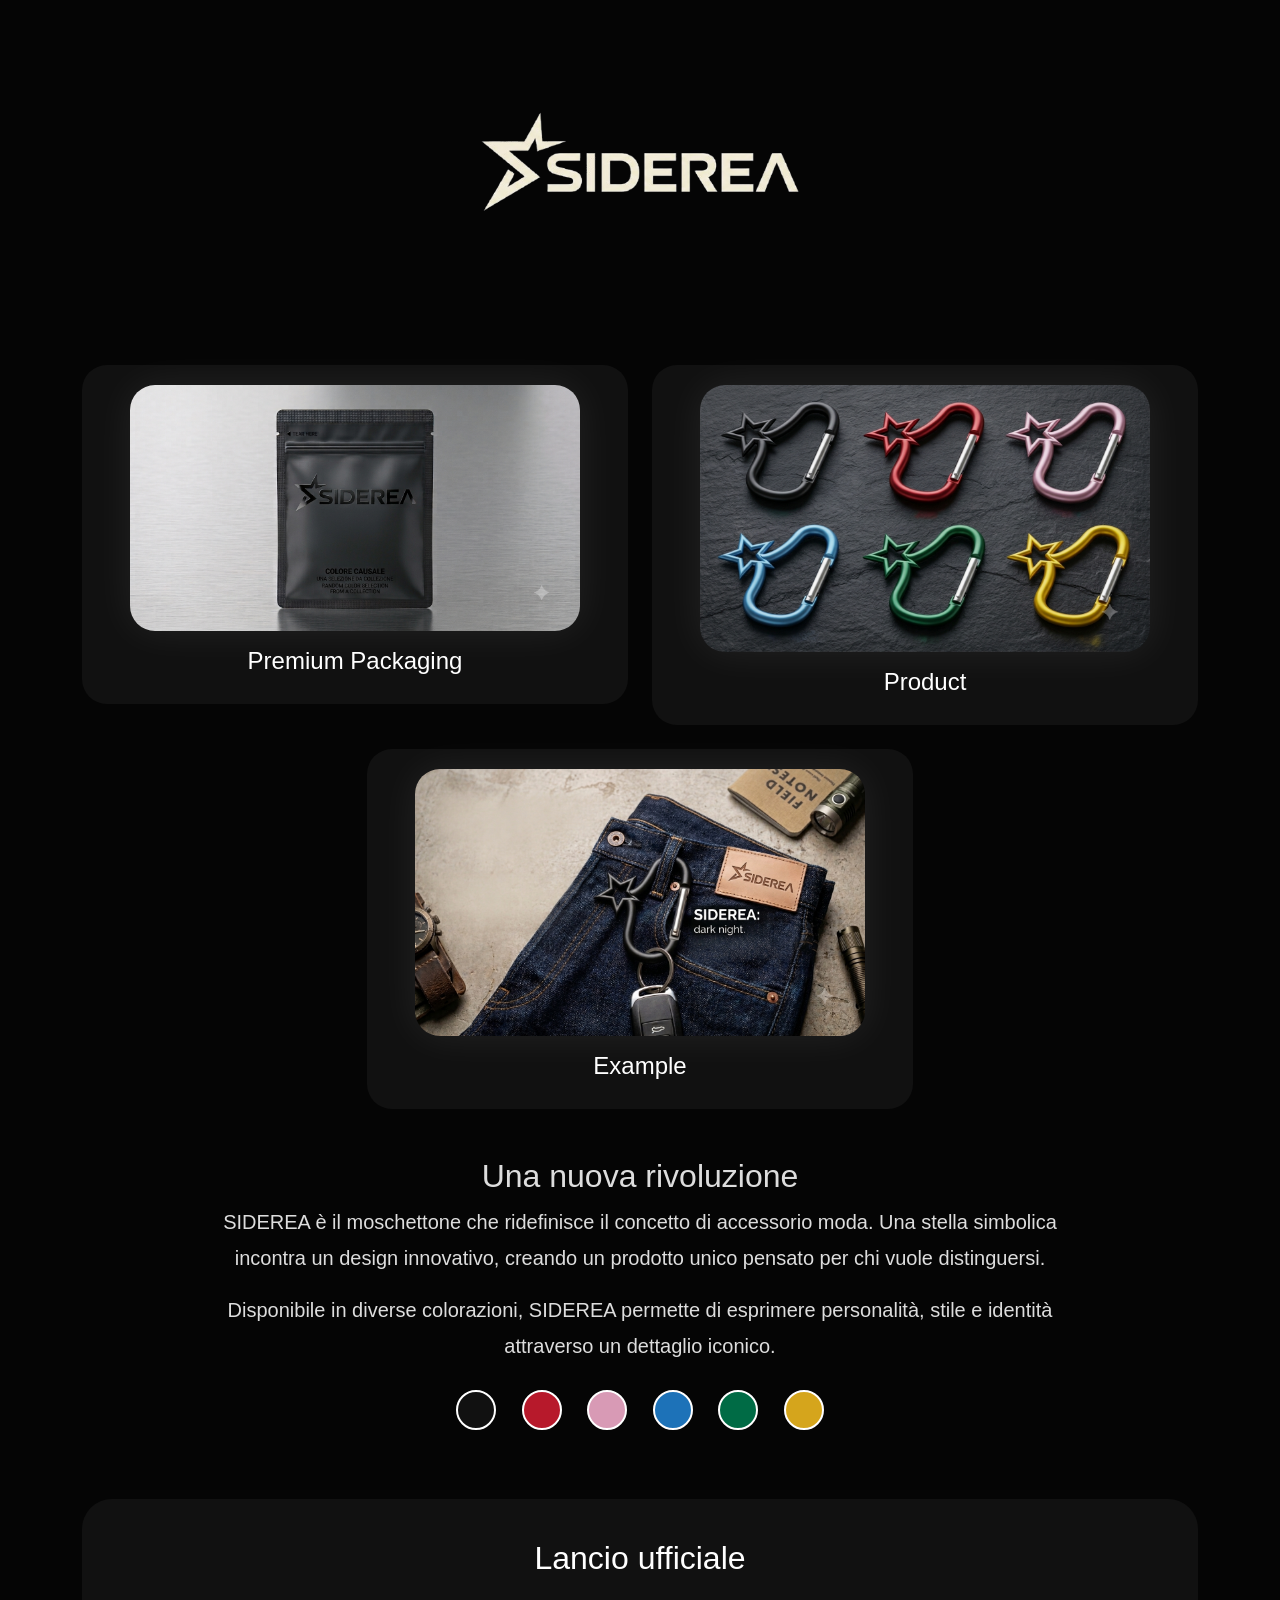
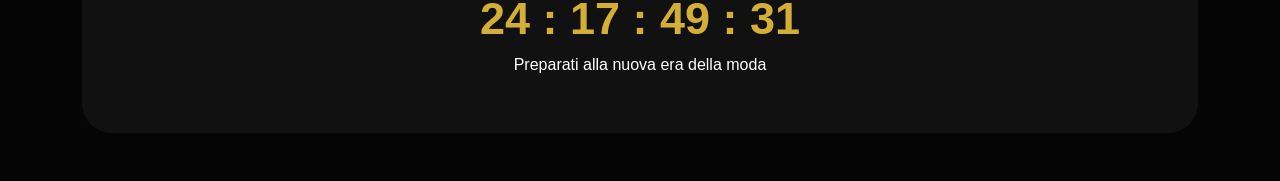
==== index.html @ 054c14ca "First commit to base of site" ====
<!DOCTYPE html>
<html lang="it">

<head>

    <meta charset="UTF-8">
    <meta name="viewport" content="width=device-width, initial-scale=1.0">

    <title>SIDEREA</title>


    <link href="https://cdn.jsdelivr.net/npm/bootstrap@5.3.3/dist/css/bootstrap.min.css" rel="stylesheet">
    <link rel="stylesheet" href="CSS/style.css">

</head>



<body>



    <section class="hero container py-5">



        <!-- LOGO -->

        <div class="logo">

            <img src="images/Logo_white.png" alt="Logo">

        </div>

        <!-- IMMAGINI -->


        <div class="row justify-content-center mt-5 g-4">



            <div class="col-md-6">


                <div class="card-dark">


                    <img src="images/packaging.png" class="product-image" alt="Packaging">


                    <h4 class="mt-3">

                        Premium Packaging

                    </h4>


                </div>


            </div>





            <div class="col-md-6">


                <div class="card-dark">


                    <img src="images/product.png" class="product-image" alt="Moschettone">


                    <h4 class="mt-3">

                        Product

                    </h4>


                </div>


            </div>


            <div class="col-md-6">


                <div class="card-dark">


                    <img src="images/pants.png" class="product-image" alt="Example">


                    <h4 class="mt-3">

                        Example

                    </h4>


                </div>


            </div>



        </div>







        <!-- DESCRIZIONE -->


        <div class="description mt-5">


            <h2>

                Una nuova rivoluzione

            </h2>



            <p>


                SIDEREA è il moschettone che ridefinisce il concetto di accessorio moda. Una stella simbolica incontra un design innovativo, creando un prodotto unico pensato per chi vuole distinguersi.


            </p>



            <p>


                Disponibile in diverse colorazioni, SIDEREA permette di esprimere personalità, stile e identità attraverso un dettaglio iconico.


            </p>




            <div class="colors">


                <span class="black" title="Black"></span>

                <span class="red" title="Red"></span>

                <span class="pink" title="Pink"></span>

                <span class="blue" title="Blue"></span>

                <span class="green" title="Green"></span>

                <span class="gold" title="Gold"></span>


            </div>


        </div>






        <!-- COUNTDOWN IN BASSO -->


        <div class="countdown-box mt-5">


            <h2>

                Lancio ufficiale

            </h2>



            <div class="countdown" id="timer">

                00 : 00 : 00 : 00

            </div>


            <p>

                Preparati alla nuova era della moda

            </p>


        </div>






    </section>







    <script>
        let launchDate =
            new Date("December 31, 2026 00:00:00").getTime();



        let timer = setInterval(function() {



            let now = new Date().getTime();


            let distance = launchDate - now;



            let days =
                Math.floor(distance /
                    (1000 * 60 * 60 * 24));



            let hours =
                Math.floor(
                    (distance %
                        (1000 * 60 * 60 * 24)) /
                    (1000 * 60 * 60)
                );



            let minutes =
                Math.floor(
                    (distance %
                        (1000 * 60 * 60)) /
                    (1000 * 60)
                );



            let seconds =
                Math.floor(
                    (distance %
                        (1000 * 60)) /
                    1000
                );




            document.getElementById("timer").innerHTML =

                days + " : " +

                hours + " : " +

                minutes + " : " +

                seconds;



        }, 1000);
    </script>



</body>


</html>
---- CSS/style.css ----
body {
    background: #050505;
    color: white;
    font-family: 'Arial', sans-serif;
    text-align: center;
}

.hero {
    min-height: 100vh;
    display: flex;
    justify-content: center;
    align-items: center;
    flex-direction: column;
}

.logo {
    width: 100%;
    display: flex;
    justify-content: center;
    align-items: center;
}

.logo img {
    width: 450px;
    max-width: 80%;
    height: auto;
}

.star {
    color: #d4af37;
}

.subtitle {
    color: #aaa;
    font-size: 20px;
}

.product-image {
    width: 100%;
    max-width: 450px;
    border-radius: 25px;
    box-shadow: 0 0 40px rgba(255, 255, 255, 0.08);
    transition: 0.4s;
}

.product-image:hover {
    transform: scale(1.03);
}

.card-dark {
    background: #111;
    padding: 20px;
    border-radius: 25px;
}

.description {
    max-width: 850px;
    font-size: 20px;
    line-height: 1.8;
    color: #ddd;
}

.colors span {
    width: 40px;
    height: 40px;
    display: inline-block;
    border-radius: 50%;
    margin: 10px;
    border: 2px solid white;
}


/* colori presi dal prodotto */

.black {
    background: #111;
}

.red {
    background: #b7192b;
}

.pink {
    background: #d89ab5;
}

.blue {
    background: #1d72b8;
}

.green {
    background: #006b45;
}

.gold {
    background: #d5a51c;
}


/* COUNTDOWN */

.countdown-box {
    margin-top: 100px;
    padding: 40px;
    background: #111;
    border-radius: 30px;
    width: 100%;
}

.countdown {
    font-size: 45px;
    font-weight: bold;
    color: #d4af37;
}

@media(max-width:768px) {
    .logo img {
        width: 300px;
        max-width: 85%;
    }
    .countdown {
        font-size: 30px;
    }
    .description {
        font-size: 17px;
    }
}
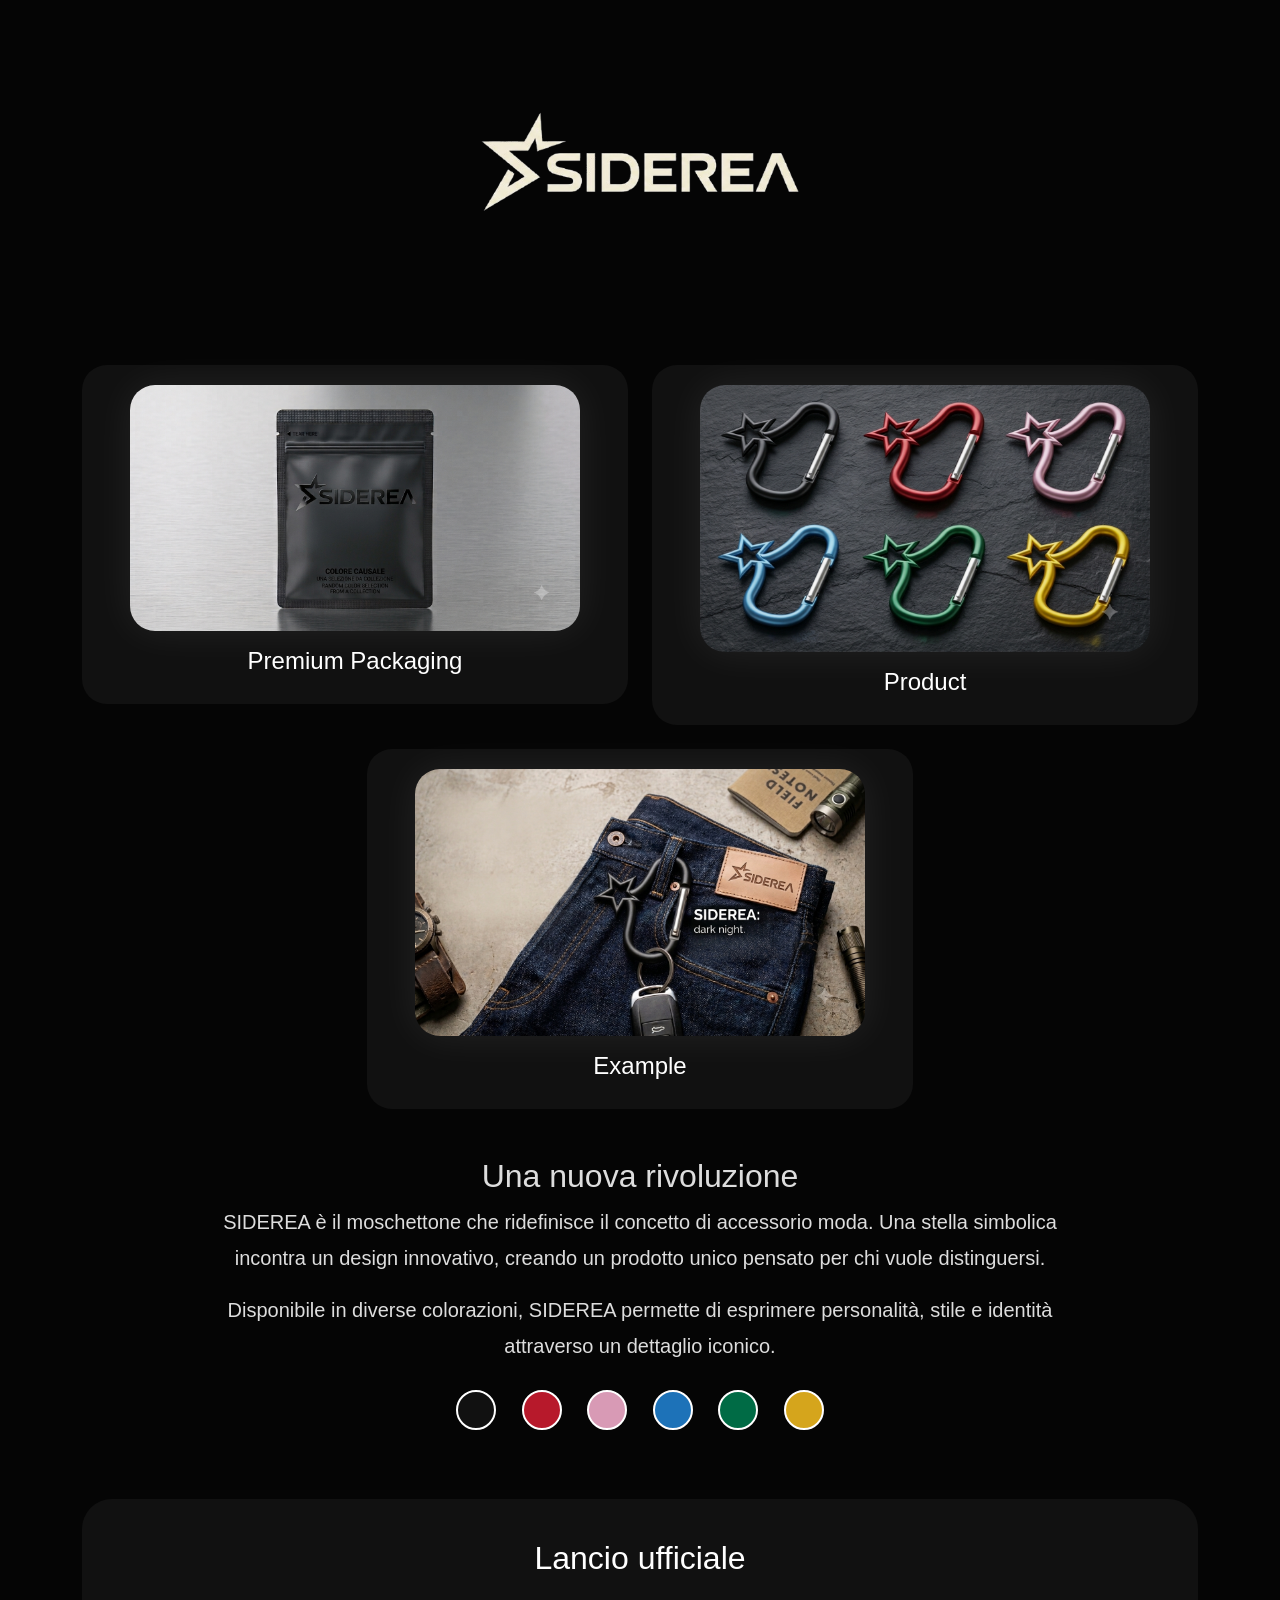
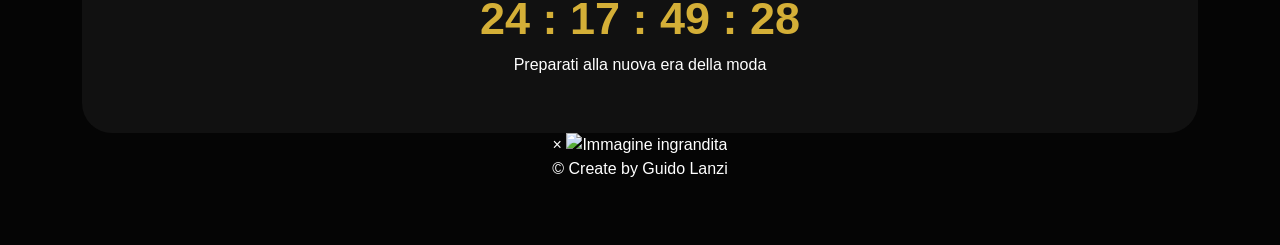
==== commit 7e170fc4: "Sistemazione varie" ====
--- a/index.html
+++ b/index.html
@@ -2,294 +2,149 @@
 <html lang="it">
 
 <head>
-
     <meta charset="UTF-8">
     <meta name="viewport" content="width=device-width, initial-scale=1.0">
 
     <title>SIDEREA</title>
 
-
     <link href="https://cdn.jsdelivr.net/npm/bootstrap@5.3.3/dist/css/bootstrap.min.css" rel="stylesheet">
     <link rel="stylesheet" href="CSS/style.css">
-
+    <link href="https://fonts.googleapis.com/css2?family=Montserrat:wght@300;400;500;600&display=swap" rel="stylesheet">
 </head>
-
-
 
 <body>
 
-
-
     <section class="hero container py-5">
 
+        <!-- LOGO -->
+        <div class="logo">
+            <img src="images/Logo_white.png" alt="Logo">
+        </div>
 
+        <!-- IMMAGINI -->
+        <div class="row justify-content-center mt-5 g-4">
 
-        <!-- LOGO -->
+            <div class="col-md-6">
+                <div class="card-dark">
+                    <img src="images/packaging.png" class="product-image" alt="Packaging" onclick="openImage(this.src)">
+                    <h4 class="mt-3">Premium Packaging</h4>
+                </div>
+            </div>
 
-        <div class="logo">
+            <div class="col-md-6">
+                <div class="card-dark">
+                    <img src="images/product.png" class="product-image" alt="Moschettone" onclick="openImage(this.src)">
+                    <h4 class="mt-3">Product</h4>
+                </div>
+            </div>
 
-            <img src="images/Logo_white.png" alt="Logo">
+            <div class="col-md-6">
+                <div class="card-dark">
+                    <img src="images/pants.png" class="product-image" alt="Example" onclick="openImage(this.src)">
+                    <h4 class="mt-3">Example</h4>
+                </div>
+            </div>
 
         </div>
 
-        <!-- IMMAGINI -->
+        <!-- DESCRIZIONE -->
+        <div class="description mt-5">
 
+            <h2>Una nuova rivoluzione</h2>
 
-        <div class="row justify-content-center mt-5 g-4">
+            <p>
+                SIDEREA è il moschettone che ridefinisce il concetto di accessorio moda. Una stella simbolica incontra un design innovativo, creando un prodotto unico pensato per chi vuole distinguersi.
+            </p>
 
+            <p>
+                Disponibile in diverse colorazioni, SIDEREA permette di esprimere personalità, stile e identità attraverso un dettaglio iconico.
+            </p>
 
-
-            <div class="col-md-6">
-
-
-                <div class="card-dark">
-
-
-                    <img src="images/packaging.png" class="product-image" alt="Packaging">
-
-
-                    <h4 class="mt-3">
-
-                        Premium Packaging
-
-                    </h4>
-
-
-                </div>
-
-
+            <div class="colors">
+                <span class="black" title="Black"></span>
+                <span class="red" title="Red"></span>
+                <span class="pink" title="Pink"></span>
+                <span class="blue" title="Blue"></span>
+                <span class="green" title="Green"></span>
+                <span class="gold" title="Gold"></span>
             </div>
-
-
-
-
-
-            <div class="col-md-6">
-
-
-                <div class="card-dark">
-
-
-                    <img src="images/product.png" class="product-image" alt="Moschettone">
-
-
-                    <h4 class="mt-3">
-
-                        Product
-
-                    </h4>
-
-
-                </div>
-
-
-            </div>
-
-
-            <div class="col-md-6">
-
-
-                <div class="card-dark">
-
-
-                    <img src="images/pants.png" class="product-image" alt="Example">
-
-
-                    <h4 class="mt-3">
-
-                        Example
-
-                    </h4>
-
-
-                </div>
-
-
-            </div>
-
-
 
         </div>
 
+        <!-- COUNTDOWN IN BASSO -->
+        <div class="countdown-box mt-5">
 
+            <h2>Lancio ufficiale</h2>
 
-
-
-
-
-        <!-- DESCRIZIONE -->
-
-
-        <div class="description mt-5">
-
-
-            <h2>
-
-                Una nuova rivoluzione
-
-            </h2>
-
-
+            <div class="countdown" id="timer">
+                00 : 00 : 00 : 00
+            </div>
 
             <p>
-
-
-                SIDEREA è il moschettone che ridefinisce il concetto di accessorio moda. Una stella simbolica incontra un design innovativo, creando un prodotto unico pensato per chi vuole distinguersi.
-
-
+                Preparati alla nuova era della moda
             </p>
-
-
-
-            <p>
-
-
-                Disponibile in diverse colorazioni, SIDEREA permette di esprimere personalità, stile e identità attraverso un dettaglio iconico.
-
-
-            </p>
-
-
-
-
-            <div class="colors">
-
-
-                <span class="black" title="Black"></span>
-
-                <span class="red" title="Red"></span>
-
-                <span class="pink" title="Pink"></span>
-
-                <span class="blue" title="Blue"></span>
-
-                <span class="green" title="Green"></span>
-
-                <span class="gold" title="Gold"></span>
-
-
-            </div>
-
 
         </div>
 
-
-
-
-
-
-        <!-- COUNTDOWN IN BASSO -->
-
-
-        <div class="countdown-box mt-5">
-
-
-            <h2>
-
-                Lancio ufficiale
-
-            </h2>
-
-
-
-            <div class="countdown" id="timer">
-
-                00 : 00 : 00 : 00
-
-            </div>
-
-
-            <p>
-
-                Preparati alla nuova era della moda
-
-            </p>
-
-
+        <!-- LIGHTBOX -->
+        <div id="lightbox" class="lightbox">
+            <span class="close" onclick="closeImage()">×</span>
+            <img id="lightbox-img" src="" alt="Immagine ingrandita">
         </div>
 
 
-
-
-
-
+        <footer class="footer">
+            <p>
+                © Create by Guido Lanzi
+            </p>
+        </footer>
     </section>
 
-
-
-
-
-
-
     <script>
-        let launchDate =
-            new Date("December 31, 2026 00:00:00").getTime();
-
-
+        let launchDate = new Date("December 31, 2026 00:00:00").getTime();
 
         let timer = setInterval(function() {
 
-
-
             let now = new Date().getTime();
-
-
             let distance = launchDate - now;
 
+            let days = Math.floor(
+                distance / (1000 * 60 * 60 * 24)
+            );
 
+            let hours = Math.floor(
+                (distance % (1000 * 60 * 60 * 24)) /
+                (1000 * 60 * 60)
+            );
 
-            let days =
-                Math.floor(distance /
-                    (1000 * 60 * 60 * 24));
+            let minutes = Math.floor(
+                (distance % (1000 * 60 * 60)) /
+                (1000 * 60)
+            );
 
-
-
-            let hours =
-                Math.floor(
-                    (distance %
-                        (1000 * 60 * 60 * 24)) /
-                    (1000 * 60 * 60)
-                );
-
-
-
-            let minutes =
-                Math.floor(
-                    (distance %
-                        (1000 * 60 * 60)) /
-                    (1000 * 60)
-                );
-
-
-
-            let seconds =
-                Math.floor(
-                    (distance %
-                        (1000 * 60)) /
-                    1000
-                );
-
-
-
+            let seconds = Math.floor(
+                (distance % (1000 * 60)) /
+                1000
+            );
 
             document.getElementById("timer").innerHTML =
-
                 days + " : " +
-
                 hours + " : " +
-
                 minutes + " : " +
-
                 seconds;
 
+        }, 1000);
 
+        function openImage(src) {
+            document.getElementById("lightbox-img").src = src;
+            document.getElementById("lightbox").style.display = "flex";
+        }
 
-        }, 1000);
+        function closeImage() {
+            document.getElementById("lightbox").style.display = "none";
+        }
     </script>
-
-
 
 </body>
 
-
 </html>
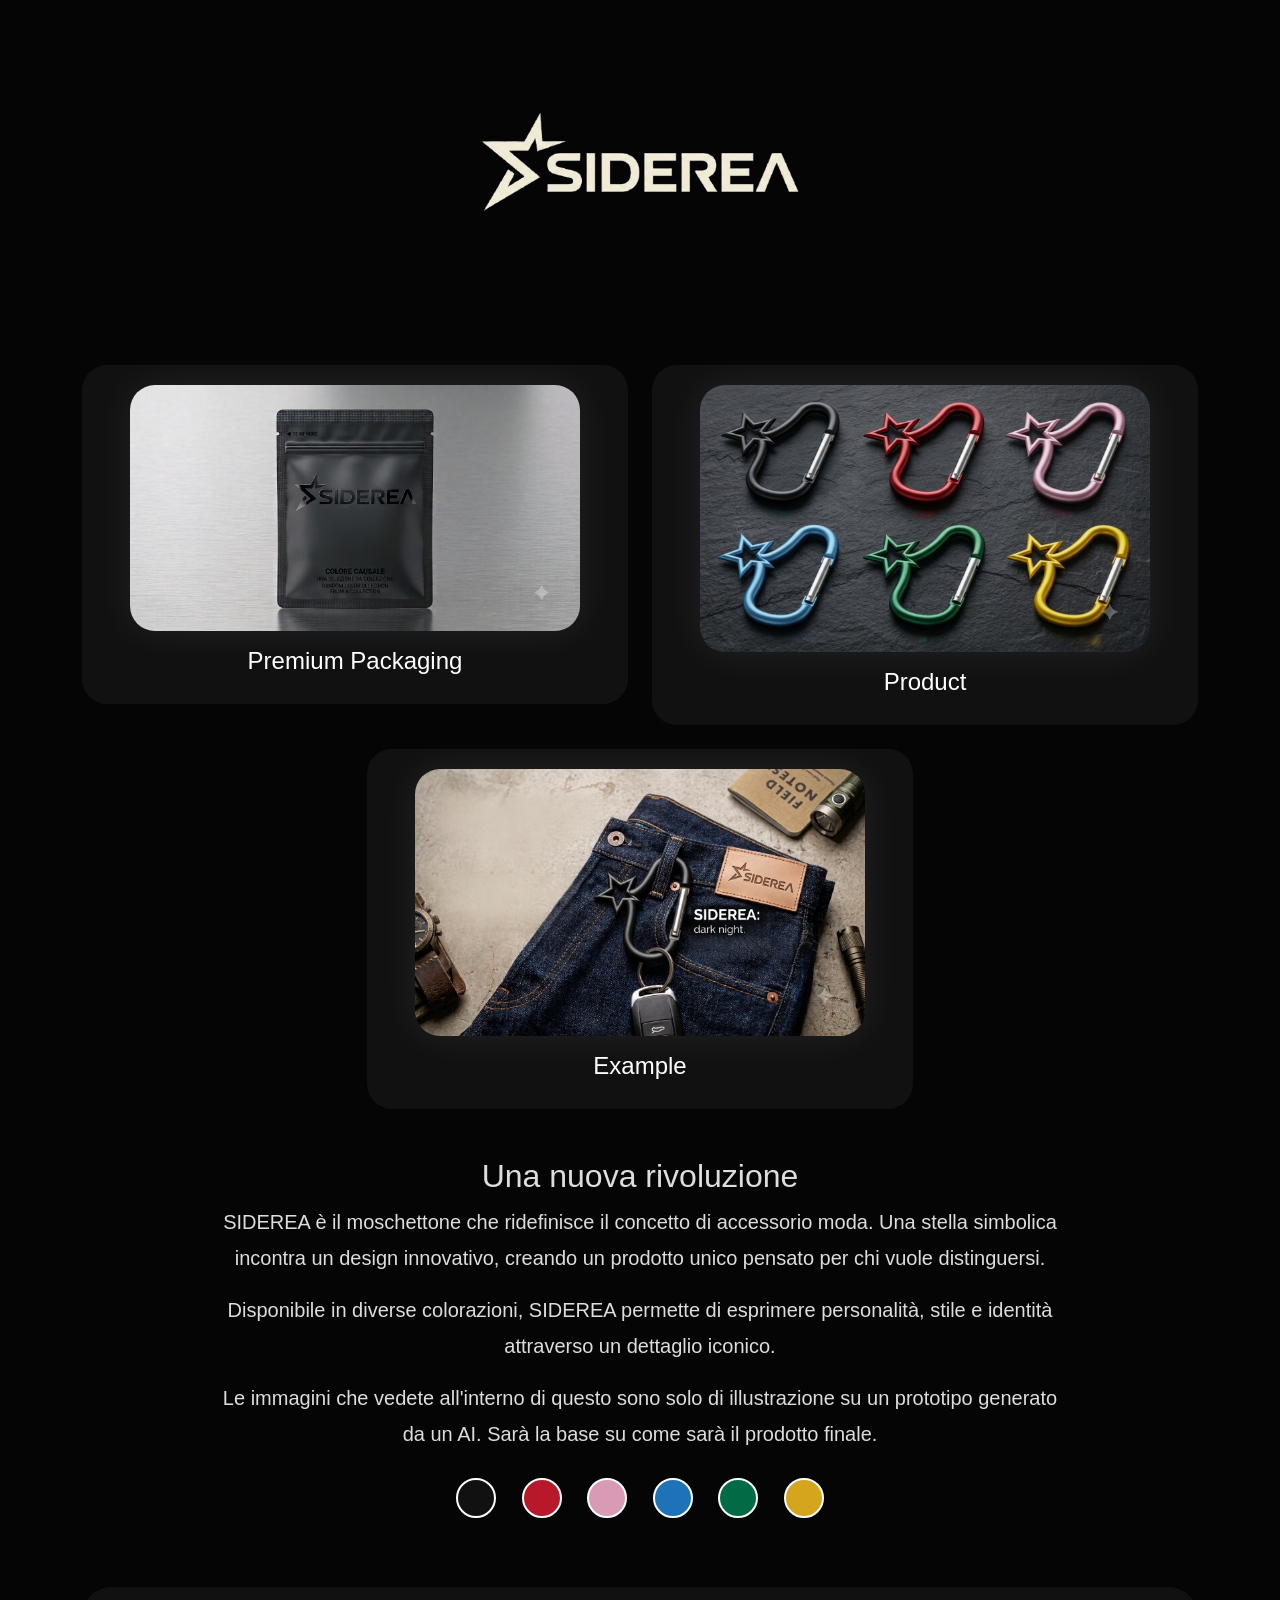
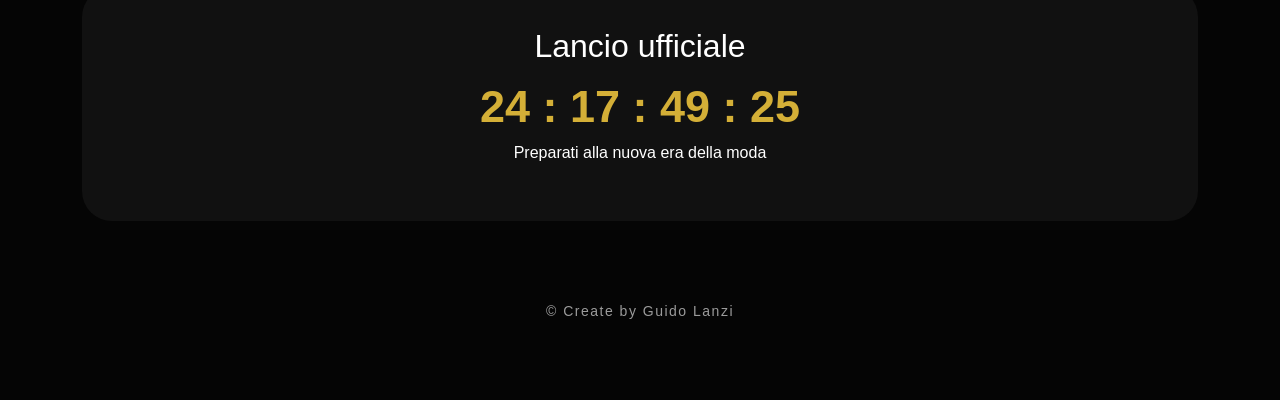
==== commit 19f6427f: "Modifica delle immagini cambiabili" ====
--- a/index.html
+++ b/index.html
@@ -40,7 +40,7 @@
 
             <div class="col-md-6">
                 <div class="card-dark">
-                    <img src="images/pants.png" class="product-image" alt="Example" onclick="openImage(this.src)">
+                    <img src="images/pants.png" class="product-image" id="Example" alt="Example" onclick="openImage(this.src)">
                     <h4 class="mt-3">Example</h4>
                 </div>
             </div>
@@ -59,14 +59,17 @@
             <p>
                 Disponibile in diverse colorazioni, SIDEREA permette di esprimere personalità, stile e identità attraverso un dettaglio iconico.
             </p>
+            <p>
+                Le immagini che vedete all'interno di questo sono solo di illustrazione su un prototipo generato da un AI. Sarà la base su come sarà il prodotto finale.
+            </p>
 
             <div class="colors">
-                <span class="black" title="Black"></span>
-                <span class="red" title="Red"></span>
-                <span class="pink" title="Pink"></span>
-                <span class="blue" title="Blue"></span>
-                <span class="green" title="Green"></span>
-                <span class="gold" title="Gold"></span>
+                <span class="black" title="Black" onclick="cambiaImmagine('images/pants.png')"></span>
+                <span class="red" title="Red" onclick="cambiaImmagine('images/pants_red.png')"></span>
+                <span class="pink" title="Pink" onclick="cambiaImmagine('images/pants_pink.png')"></span>
+                <span class="blue" title="Blue" onclick="cambiaImmagine('images/pants_blue.png')"></span>
+                <span class="green" title="Green" onclick="cambiaImmagine('images/pants_green.png')"></span>
+                <span class="gold" title="Gold" onclick="cambiaImmagine('images/pants_gold.png')"></span>
             </div>
 
         </div>
@@ -143,6 +146,11 @@
         function closeImage() {
             document.getElementById("lightbox").style.display = "none";
         }
+
+        function cambiaImmagine(nomeImmagine) {
+            console.log(nomeImmagine);
+            document.getElementById("Example").src = nomeImmagine;
+        }
     </script>
 
 </body>
--- a/CSS/style.css
+++ b/CSS/style.css
@@ -1,7 +1,7 @@
 body {
     background: #050505;
     color: white;
-    font-family: 'Arial', sans-serif;
+    font-family: 'Montserrat', sans-serif;
     text-align: center;
 }
 
@@ -97,6 +97,38 @@
 }
 
 
+/*Images open*/
+
+.lightbox {
+    display: none;
+    position: fixed;
+    z-index: 9999;
+    top: 0;
+    left: 0;
+    width: 100%;
+    height: 100%;
+    background: rgba(0, 0, 0, 0.9);
+    justify-content: center;
+    align-items: center;
+}
+
+.lightbox img {
+    max-width: 90%;
+    max-height: 90%;
+    object-fit: contain;
+}
+
+.close {
+    position: absolute;
+    top: 25px;
+    right: 40px;
+    color: white;
+    font-size: 50px;
+    cursor: pointer;
+    font-weight: bold;
+}
+
+
 /* COUNTDOWN */
 
 .countdown-box {
@@ -113,6 +145,23 @@
     color: #d4af37;
 }
 
+
+/*Footer*/
+
+.footer {
+    text-align: center;
+    padding: 30px 0;
+    margin-top: 50px;
+    color: rgba(255, 255, 255, 0.6) !important;
+    font-family: 'Montserrat', sans-serif;
+    font-size: 14px;
+    letter-spacing: 1.5px;
+}
+
+.footer p {
+    margin: 0;
+}
+
 @media(max-width:768px) {
     .logo img {
         width: 300px;
